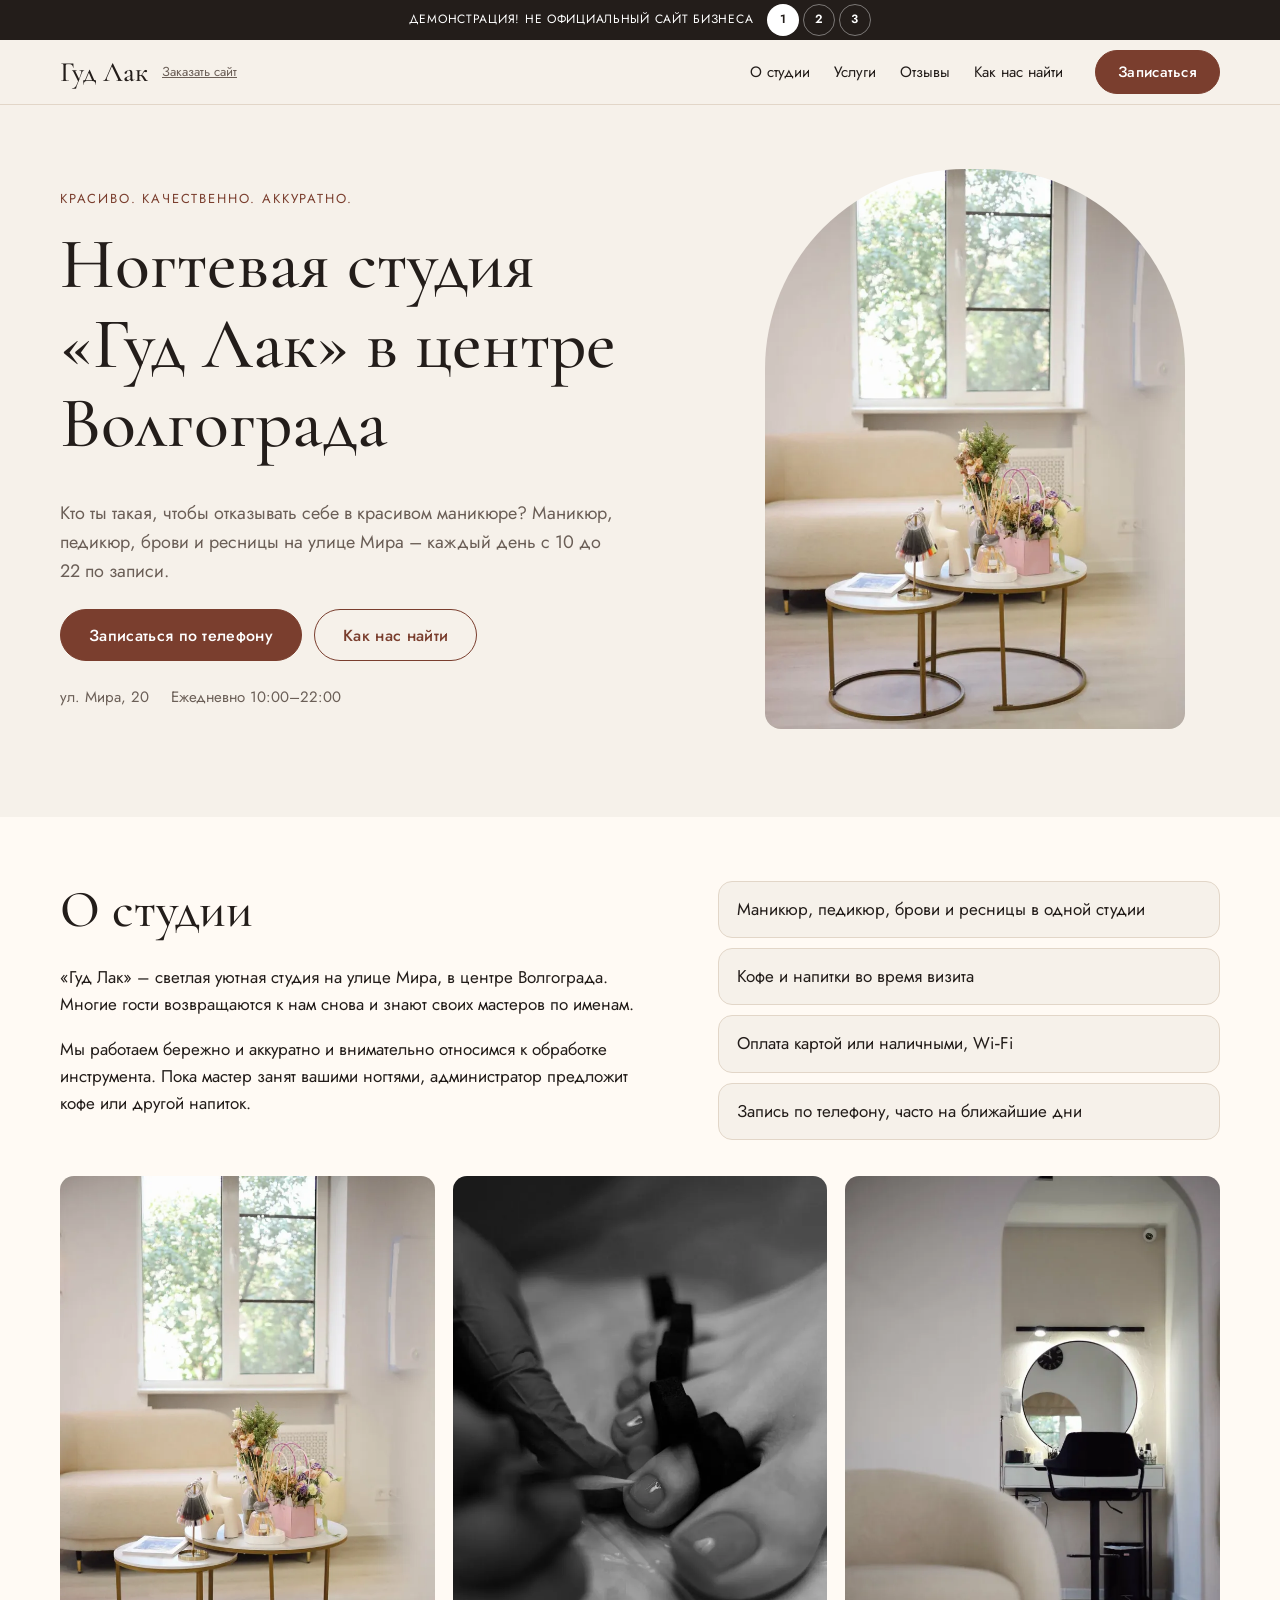
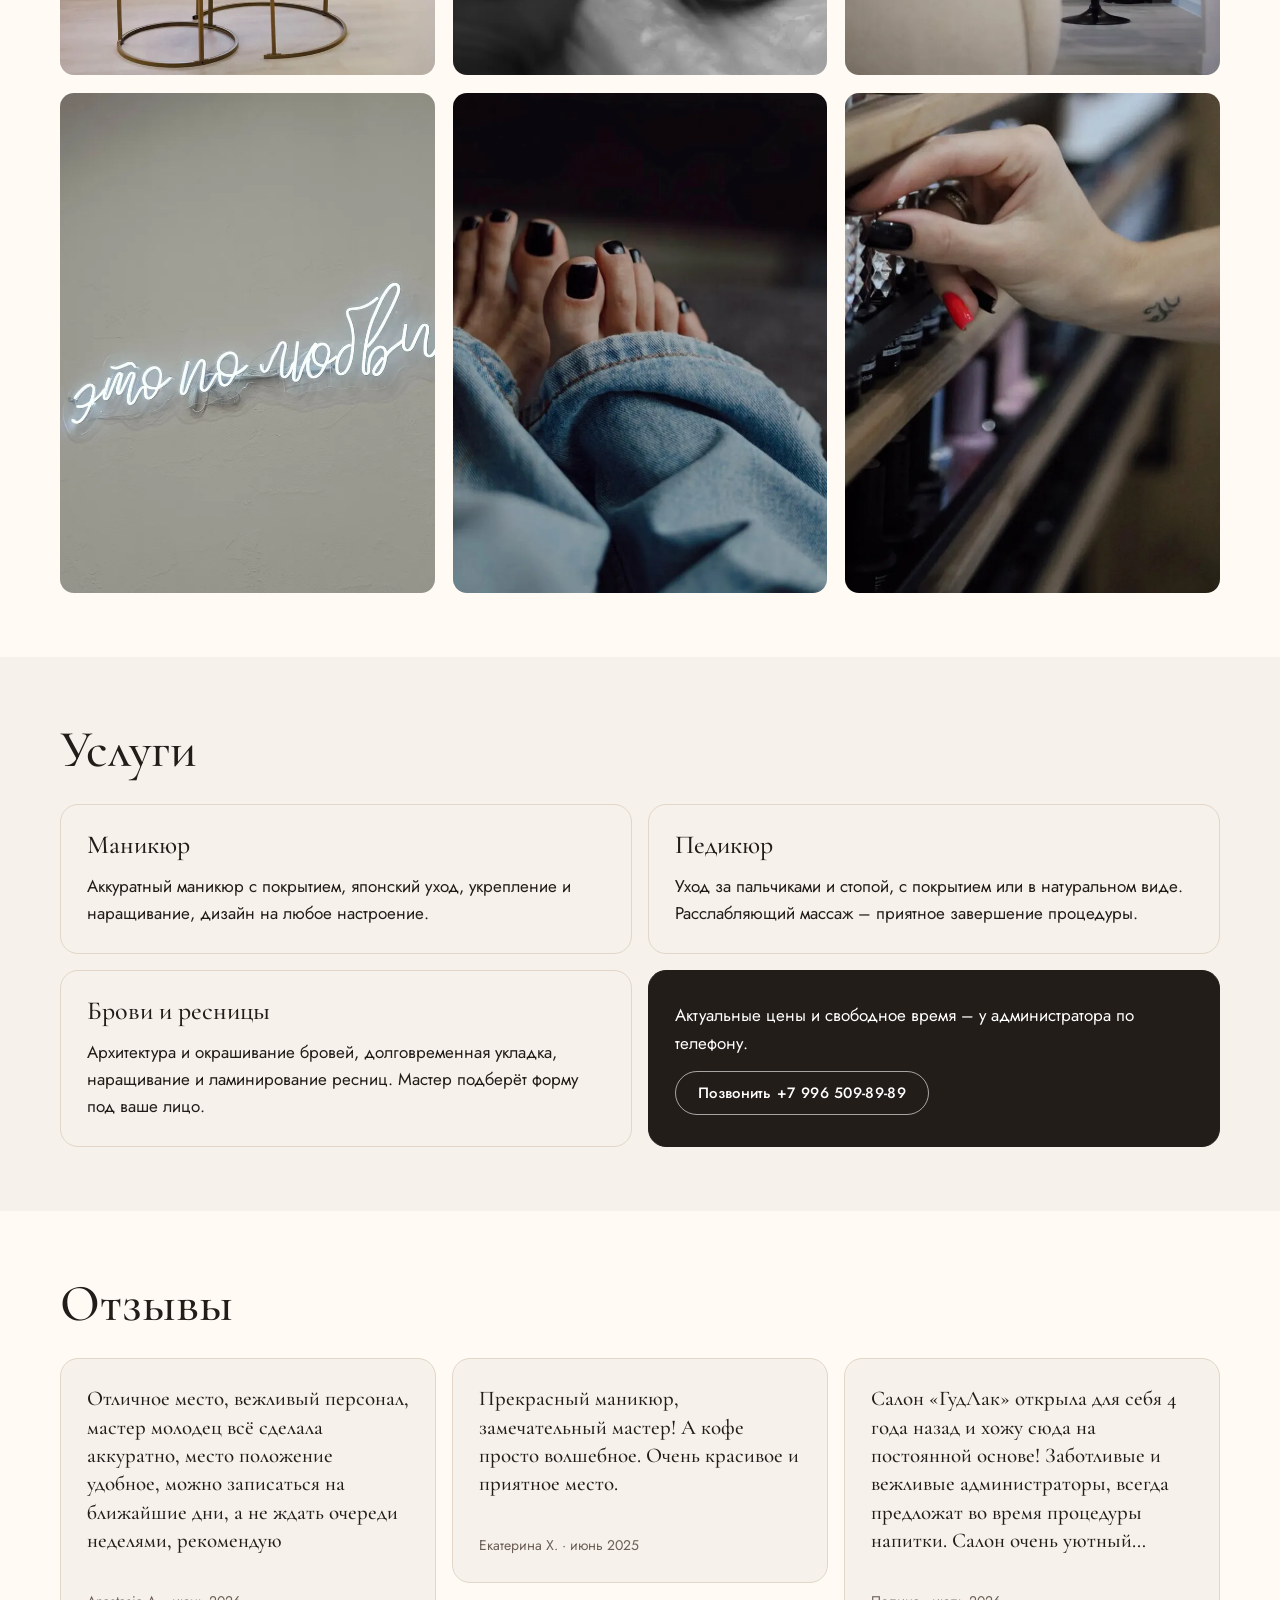
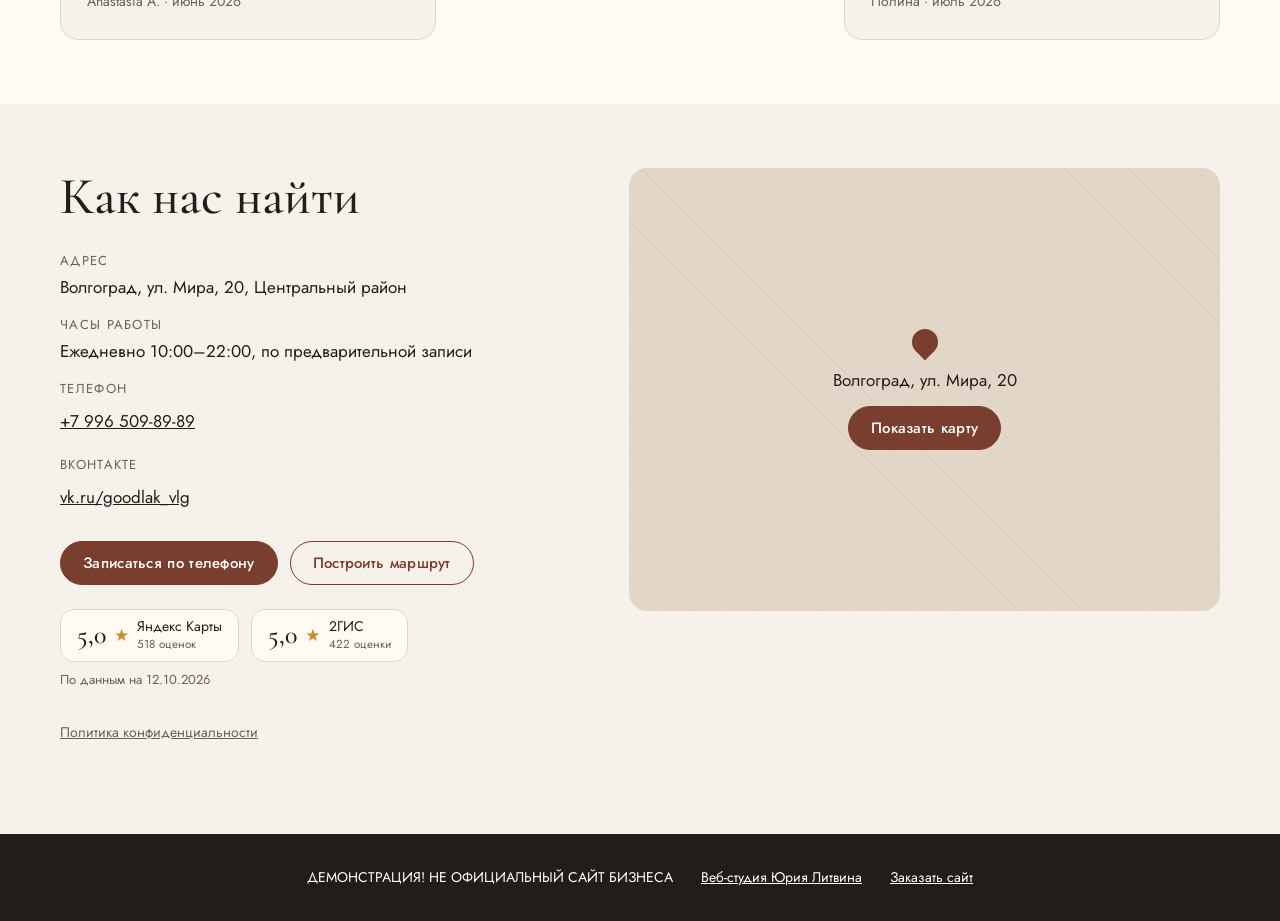
==== index.html @ 4f55acb3 "Demo site" ====
<!DOCTYPE html>
<html lang="ru" class="v1">
<head>
<meta charset="utf-8">
<meta name="viewport" content="width=device-width, initial-scale=1.0">
<meta name="robots" content="noindex, nofollow">
<title>Гуд Лак · ногтевая студия в центре Волгограда</title>
<meta name="description" content="Гуд Лак · ногтевая студия на ул. Мира, 20 в Волгограде: маникюр, педикюр, брови и ресницы. Ежедневно 10:00–22:00 по записи.">
<meta name="theme-color" content="#231d1a">
<link rel="icon" sizes="any" href="logos/favicon.ico">
<link rel="icon" type="image/png" sizes="32x32" href="logos/favicon-32x32.png">
<link rel="apple-touch-icon" sizes="180x180" href="logos/apple-touch-icon.png">
<link rel="preload" href="fonts/jost_vf_cyrillic-wght-normal.woff2" as="font" type="font/woff2" crossorigin>
<link rel="preload" href="fonts/cormorant-garamond_cyrillic-500-normal.woff2" as="font" type="font/woff2" crossorigin>
<link rel="stylesheet" href="css/fonts.css">
<link rel="stylesheet" href="css/styles.css">
</head>
<body>
<a class="skip" href="#main">К содержимому</a>
<div class="top" id="topbar">
  <div class="demo-strip"><span class="demo-strip__t">ДЕМОНСТРАЦИЯ! НЕ ОФИЦИАЛЬНЫЙ САЙТ БИЗНЕСА</span><nav class="variants" aria-label="Варианты дизайна"><ul role="list"><li><a href="index.html" aria-current="page" aria-label="Вариант дизайна 1">1</a></li><li><a href="v2/index.html" aria-label="Вариант дизайна 2">2</a></li><li><a href="v3/index.html" aria-label="Вариант дизайна 3">3</a></li></ul></nav></div>
  <header class="header">
    <div class="header__in wrap">
      <a class="brand" href="#top">Гуд Лак</a>
      <a class="order-link" href="https://litviniuv.ru/webstudio/order/?c=u6pd">Заказать сайт</a>
      <nav class="nav" aria-label="Разделы сайта"><ul><li><a href="#about">О студии</a></li><li><a href="#services">Услуги</a></li><li><a href="#reviews">Отзывы</a></li><li><a href="#contacts">Как нас найти</a></li></ul></nav>
      <a class="btn btn--accent header__book" href="tel:+79965098989">Записаться</a>
      <button class="burger" type="button" aria-expanded="false" aria-controls="menu" aria-label="Открыть меню"><span class="burger__bar" aria-hidden="true"></span></button>
    </div>
  </header>
</div>
<div class="menu" id="menu" hidden>
  <nav class="menu__nav" aria-label="Меню">
    <ul><li><a href="#about">О студии</a></li><li><a href="#services">Услуги</a></li><li><a href="#reviews">Отзывы</a></li><li><a href="#contacts">Как нас найти</a></li><li><a href="tel:+79965098989">Записаться по телефону</a></li><li><a href="https://litviniuv.ru/webstudio/order/?c=u6pd">Заказать сайт</a></li></ul>
  </nav>
  <div class="menu__contacts">
    <p>Волгоград, ул. Мира, 20, Центральный район<br>Ежедневно 10:00–22:00</p>
    <p><a href="tel:+79965098989">+7 996 509-89-89</a></p>
  </div>
</div>

<main id="main">

  <section class="hero" id="top" aria-labelledby="hero-h">
    <div class="wrap hero__in">
      <div class="hero__text">
        <p class="eyebrow">Красиво. Качественно. Аккуратно.</p>
        <h1 id="hero-h">Ногтевая студия «Гуд&nbsp;Лак» в&nbsp;центре Волгограда</h1>
        <p class="lead">Кто ты такая, чтобы отказывать себе в красивом маникюре? Маникюр, педикюр, брови и ресницы на улице Мира – каждый день с 10 до 22 по записи.</p>
        <div class="cta">
          <a class="btn btn--accent btn--lg" href="tel:+79965098989">Записаться по телефону</a>
          <a class="btn btn--ghost btn--lg" href="#contacts">Как нас найти</a>
        </div>
        <ul class="hero__facts" role="list"><li>ул. Мира, 20</li><li>Ежедневно 10:00–22:00</li></ul>
      </div>
      <figure class="hero__photo"><img src="images/interior-01.webp" alt="Светлая зона ожидания студии с креслом и цветами у окна" width="720" height="960" fetchpriority="high"></figure>
    </div>
  </section>

  <section class="section about" id="about" aria-labelledby="about-h">
    <div class="wrap">
      <div class="about__grid">
        <div class="about__text" data-reveal>
          <h2 id="about-h">О студии</h2>
          <p>«Гуд Лак» – светлая уютная студия на улице Мира, в центре Волгограда. Многие гости возвращаются к нам снова и знают своих мастеров по именам.</p>
          <p>Мы работаем бережно и аккуратно и внимательно относимся к обработке инструмента. Пока мастер занят вашими ногтями, администратор предложит кофе или другой напиток.</p>
        </div>
        <ul class="perks" role="list" data-reveal>
          <li>Маникюр, педикюр, брови и ресницы в одной студии</li>
          <li>Кофе и напитки во время визита</li>
          <li>Оплата картой или наличными, Wi‑Fi</li>
          <li>Запись по телефону, часто на ближайшие дни</li>
        </ul>
      </div>
      <ul class="grid34" role="list" aria-label="Фото студии и работ">
        <li class="tile" data-reveal><img src="images/interior-01.webp" alt="Светлая зона ожидания с креслом и цветами у окна" width="720" height="960" loading="lazy" decoding="async"></li>
        <li class="tile" data-reveal><img src="images/work-03.webp" alt="Педикюр в процессе, чёрно-белый снимок" width="720" height="960" loading="lazy" decoding="async"></li>
        <li class="tile" data-reveal><img src="images/interior-02.webp" alt="Арочная ниша с круглым зеркалом и креслом" width="720" height="960" loading="lazy" decoding="async"></li>
        <li class="tile" data-reveal><img src="images/interior-04.webp" alt="Неоновая надпись «это по любви» на стене студии" width="720" height="960" loading="lazy" decoding="async"></li>
        <li class="tile" data-reveal><img src="images/work-04.webp" alt="Тёмный глянцевый педикюр" width="720" height="960" loading="lazy" decoding="async"></li>
        <li class="tile" data-reveal><img src="images/interior-03.webp" alt="Рука с тёмным маникюром у полки с гель-лаками" width="720" height="960" loading="lazy" decoding="async"></li>
      </ul>
    </div>
  </section>

  <section class="section services" id="services" aria-labelledby="services-h">
    <div class="wrap">
      <h2 id="services-h" data-reveal>Услуги</h2>
      <ul class="svc" role="list">
        <li class="svc__item" data-reveal><h3>Маникюр</h3><p>Аккуратный маникюр с покрытием, японский уход, укрепление и наращивание, дизайн на любое настроение.</p></li>
        <li class="svc__item" data-reveal><h3>Педикюр</h3><p>Уход за пальчиками и стопой, с покрытием или в натуральном виде. Расслабляющий массаж – приятное завершение процедуры.</p></li>
        <li class="svc__item" data-reveal><h3>Брови и ресницы</h3><p>Архитектура и окрашивание бровей, долговременная укладка, наращивание и ламинирование ресниц. Мастер подберёт форму под ваше лицо.</p></li>
        <li class="svc__item svc__item--cta" data-reveal><p>Актуальные цены и свободное время – у администратора по телефону.</p><a class="btn btn--ghost" href="tel:+79965098989">Позвонить +7 996 509-89-89</a></li>
      </ul>
    </div>
  </section>

  <section class="section" id="reviews" aria-labelledby="reviews-h">
    <div class="wrap">
      <h2 id="reviews-h" data-reveal>Отзывы</h2>
      <ul class="reviews" role="list"><li data-reveal><figure class="review"><blockquote><p>Отличное место, вежливый персонал, мастер молодец всё сделала аккуратно, место положение удобное, можно записаться на ближайшие дни, а не ждать очереди неделями, рекомендую</p></blockquote><figcaption>Anastasia A. · июнь 2026</figcaption></figure></li><li data-reveal><figure class="review"><blockquote><p>Прекрасный маникюр, замечательный мастер! А кофе просто волшебное. Очень красивое и приятное место.</p></blockquote><figcaption>Екатерина Х. · июнь 2025</figcaption></figure></li><li data-reveal><figure class="review"><blockquote><p>Салон «ГудЛак» открыла для себя 4 года назад и хожу сюда на постоянной основе! Заботливые и вежливые администраторы, всегда предложат во время процедуры напитки. Салон очень уютный…</p></blockquote><figcaption>Полина · июль 2026</figcaption></figure></li></ul>
    </div>
  </section>

  <section class="section contacts" id="contacts" aria-labelledby="contacts-h">
    <div class="wrap contacts__grid">
      <div class="contacts__info" data-reveal>
        <h2 id="contacts-h">Как нас найти</h2>
        <dl class="facts">
          <div><dt>Адрес</dt><dd>Волгоград, ул. Мира, 20, Центральный район</dd></div>
          <div><dt>Часы работы</dt><dd>Ежедневно 10:00–22:00, по предварительной записи</dd></div>
          <div><dt>Телефон</dt><dd><a href="tel:+79965098989">+7 996 509-89-89</a></dd></div>
          <div><dt>ВКонтакте</dt><dd><a href="https://vk.ru/goodlak_vlg">vk.ru/goodlak_vlg</a></dd></div>
        </dl>
        <div class="contacts__cta">
          <a class="btn btn--accent" href="tel:+79965098989">Записаться по телефону</a>
          <a class="btn btn--ghost" href="https://yandex.ru/maps/?rtext=~%D0%92%D0%BE%D0%BB%D0%B3%D0%BE%D0%B3%D1%80%D0%B0%D0%B4%2C%20%D1%83%D0%BB%D0%B8%D1%86%D0%B0%20%D0%9C%D0%B8%D1%80%D0%B0%2C%2020">Построить маршрут</a>
        </div>
        <ul class="rating" role="list" aria-label="Оценки на картах">
          <li><a href="https://yandex.ru/maps/org/gud_lak/133685186422/"><span class="rating__score">5,0</span><span class="rating__star" aria-hidden="true">★</span><span class="rating__src">Яндекс Карты<br><small>518 оценок</small></span></a></li>
          <li><a href="https://2gis.ru/volgograd/firm/70000001033819150"><span class="rating__score">5,0</span><span class="rating__star" aria-hidden="true">★</span><span class="rating__src">2ГИС<br><small>422 оценки</small></span></a></li>
        </ul>
        <p class="rating__date">По данным на 12.10.2026</p>
        <p class="contacts__legal"><a href="privacy/index.html">Политика конфиденциальности</a></p>
      </div>
      <div class="map" id="map" data-reveal data-map-src="https://yandex.ru/map-widget/v1/?text=%D0%92%D0%BE%D0%BB%D0%B3%D0%BE%D0%B3%D1%80%D0%B0%D0%B4%2C%20%D1%83%D0%BB%D0%B8%D1%86%D0%B0%20%D0%9C%D0%B8%D1%80%D0%B0%2C%2020&z=16" data-map-title="Карта: Волгоград, улица Мира, 20">
        <div class="map__ph">
          <span class="map__pin" aria-hidden="true"></span>
          <p class="map__addr">Волгоград, ул. Мира, 20</p>
          <button class="btn btn--accent map__btn" type="button" hidden>Показать карту</button>
        </div>
      </div>
    </div>
  </section>

</main>
<footer class="footer">
  <ul class="footer__row wrap" role="list">
    <li>ДЕМОНСТРАЦИЯ! НЕ ОФИЦИАЛЬНЫЙ САЙТ БИЗНЕСА</li>
    <li><a href="https://litviniuv.ru/webstudio/">Веб-студия Юрия Литвина</a></li>
    <li><a href="https://litviniuv.ru/webstudio/order/?c=u6pd">Заказать сайт</a></li>
  </ul>
</footer>
<script src="js/main.js" defer></script>
</body>
</html>
---- css/fonts.css ----
@font-face{font-family:"Jost";src:url(../fonts/jost_vf_cyrillic-wght-normal.woff2) format("woff2");font-weight:300 700;font-display:swap;unicode-range:U+0301,U+0400-045F,U+0490-0491,U+04B0-04B1,U+2116}
@font-face{font-family:"Jost";src:url(../fonts/jost_vf_latin-wght-normal.woff2) format("woff2");font-weight:300 700;font-display:swap;unicode-range:U+0000-00FF,U+0131,U+0152-0153,U+02BB-02BC,U+02C6,U+02DA,U+02DC,U+2000-206F,U+20AC,U+2122,U+2191,U+2193,U+2212,U+2215,U+FEFF,U+FFFD}
@font-face{font-family:"Cormorant Garamond";src:url(../fonts/cormorant-garamond_cyrillic-500-normal.woff2) format("woff2");font-weight:500;font-display:swap;unicode-range:U+0301,U+0400-045F,U+0490-0491,U+04B0-04B1,U+2116}
@font-face{font-family:"Cormorant Garamond";src:url(../fonts/cormorant-garamond_latin-500-normal.woff2) format("woff2");font-weight:500;font-display:swap;unicode-range:U+0000-00FF,U+0131,U+0152-0153,U+2000-206F,U+20AC,U+2122,U+FEFF,U+FFFD}
@font-face{font-family:"Cormorant Garamond";src:url(../fonts/cormorant-garamond_cyrillic-500-italic.woff2) format("woff2");font-weight:500;font-style:italic;font-display:swap;unicode-range:U+0301,U+0400-045F,U+0490-0491,U+04B0-04B1,U+2116}
@font-face{font-family:"Cormorant Garamond";src:url(../fonts/cormorant-garamond_latin-500-italic.woff2) format("woff2");font-weight:500;font-style:italic;font-display:swap;unicode-range:U+0000-00FF,U+0131,U+0152-0153,U+2000-206F,U+20AC,U+2122,U+FEFF,U+FFFD}
---- css/styles.css ----
:root{--bg:#f6f1ea;--card:#fffaf4;--ink:#231d1a;--muted:#6b5f57;--line:#e2d6c8;--accent:#7a3e2e;--accent-ink:#fff;--wrap:1160px;--serif:"Cormorant Garamond",Georgia,serif;--sans:"Jost",system-ui,sans-serif;--topH:112px}
*,*::before,*::after{box-sizing:border-box}
html{scroll-behavior:smooth;scroll-padding-top:var(--topH);-webkit-text-size-adjust:100%}
@media (prefers-reduced-motion:reduce){html{scroll-behavior:auto}*,*::before,*::after{animation:none!important;transition:none!important}}
body{margin:0;background:var(--bg);color:var(--ink);font:400 17px/1.6 var(--sans);overflow-x:hidden}
img{display:block;max-width:100%;height:auto}
a{color:inherit}
h1,h2,h3{font-family:var(--serif);font-weight:500;line-height:1.1;margin:0 0 .5em}
h2{font-size:clamp(34px,5vw,52px)}
h3{font-size:26px}
p{margin:0 0 1em}
ul[role=list]{list-style:none;margin:0;padding:0}
.wrap{width:min(100% - 40px,var(--wrap));margin-inline:auto}
.nw{white-space:nowrap}
.sr{position:absolute;width:1px;height:1px;overflow:hidden;clip:rect(0 0 0 0);white-space:nowrap}
.skip{position:absolute;left:8px;top:-60px;z-index:100;background:var(--ink);color:#fff;padding:10px 14px}
.skip:focus{top:8px}
:focus-visible{outline:2px solid var(--accent);outline-offset:3px}
/* top */
.top{position:sticky;top:0;z-index:50}
html.is-locked .top{position:fixed;left:0;right:0}
.demo-strip{display:flex;flex-wrap:wrap;align-items:center;justify-content:center;gap:4px 14px;margin:0;padding:4px 12px;background:var(--ink);color:#fff;font-size:12px;letter-spacing:.06em;text-align:center}
.demo-strip__t{padding:4px 0}
.variants ul{display:flex;gap:4px}
.variants a{display:grid;place-items:center;min-width:32px;height:32px;border:1px solid rgba(255,255,255,.4);border-radius:16px;text-decoration:none;font-weight:600}
.variants a[aria-current]{background:#fff;color:var(--ink)}
.header{background:color-mix(in srgb,var(--bg) 94%,transparent);backdrop-filter:blur(8px);border-bottom:1px solid var(--line)}
.header__in{display:flex;align-items:center;gap:14px;min-height:64px}
.brand{font:500 28px/1 var(--serif);text-decoration:none;white-space:nowrap}
.order-link{font-size:13px;color:var(--muted);white-space:nowrap;padding:12px 0}
.nav{margin-left:auto;display:none}
.nav ul{display:flex;gap:4px;list-style:none;margin:0;padding:0}
.nav a{display:block;padding:12px 10px;text-decoration:none;font-size:15px}
.nav a:hover{color:var(--accent)}
.header__book{margin-left:auto}
.burger{width:44px;height:44px;border:0;background:none;display:grid;place-items:center;cursor:pointer;color:inherit;padding:0}
.burger__bar,.burger__bar::before,.burger__bar::after{display:block;width:22px;height:2px;background:currentColor;position:relative;transition:transform .2s}
.burger__bar::before,.burger__bar::after{content:"";position:absolute;left:0}
.burger__bar::before{top:-7px}.burger__bar::after{top:7px}
.burger[aria-expanded=true] .burger__bar{background:transparent}
.burger[aria-expanded=true] .burger__bar::before{transform:translateY(7px) rotate(45deg)}
.burger[aria-expanded=true] .burger__bar::after{transform:translateY(-7px) rotate(-45deg)}
@media (max-width:519px){.header .header__book{display:none}.burger{margin-left:auto}}
@media (min-width:960px){.nav{display:block}.header__book{margin-left:8px}.burger{display:none}}
.menu{position:fixed;inset:var(--topH) 0 0;z-index:45;background:var(--bg);overflow:auto;padding:12px 20px 32px;opacity:0;transition:opacity .2s}
.menu.is-open{opacity:1}
.menu ul{list-style:none;margin:0;padding:0}
.menu__nav a{display:flex;align-items:center;min-height:52px;border-bottom:1px solid var(--line);font:500 26px/1.2 var(--serif);text-decoration:none}
.menu__contacts{margin-top:20px;color:var(--muted)}
.menu__contacts a{display:inline-block;padding:10px 0}
/* buttons */
.btn{display:inline-flex;align-items:center;justify-content:center;min-height:44px;padding:10px 22px;border-radius:999px;border:1px solid var(--accent);font:500 15px/1.2 var(--sans);letter-spacing:.02em;text-decoration:none;cursor:pointer;text-align:center}
.btn--accent{background:var(--accent);color:var(--accent-ink)}
.btn--accent:hover{filter:brightness(1.1)}
.btn--ghost{background:transparent;color:var(--accent)}
.btn--lg{min-height:52px;padding:14px 28px;font-size:16px}
/* hero */
.hero{padding:40px 0 56px}
.hero__in{display:grid;gap:32px;align-items:center}
.eyebrow{font-size:13px;letter-spacing:.14em;text-transform:uppercase;color:var(--accent);margin-bottom:16px}
.hero h1{font-size:clamp(38px,6.4vw,72px)}
.lead{font-size:18px;color:var(--muted);max-width:560px}
.cta{display:flex;flex-wrap:wrap;gap:12px;margin:24px 0}
.hero__facts{display:flex;flex-wrap:wrap;gap:6px 22px;color:var(--muted);font-size:15px}
.hero__photo{margin:0;justify-self:center;width:min(100%,420px)}
.hero__photo img{width:100%;aspect-ratio:3/4;object-fit:cover;border-radius:200px 200px 16px 16px}
@media (min-width:860px){.hero{padding:64px 0 88px}.hero__in{grid-template-columns:1.25fr 1fr;gap:56px}}
/* sections */
.section{padding:64px 0}
.section:nth-of-type(even){background:var(--card)}
.about__grid{display:grid;gap:24px;margin-bottom:36px}
.perks{display:grid;gap:10px;align-content:start}
.perks li{padding:14px 18px;border:1px solid var(--line);border-radius:14px;background:var(--bg)}
@media (min-width:860px){.about__grid{grid-template-columns:1.2fr 1fr;gap:56px}}
.grid34{display:grid;grid-template-columns:repeat(2,1fr);gap:12px}
@media (min-width:720px){.grid34{grid-template-columns:repeat(3,1fr);gap:18px}}
.tile{margin:0}
.tile img{width:100%;aspect-ratio:3/4;object-fit:cover;border-radius:14px}
.svc{display:grid;gap:16px}
@media (min-width:860px){.svc{grid-template-columns:repeat(2,1fr)}}
.svc__item{padding:26px;border:1px solid var(--line);border-radius:18px;background:var(--bg)}
.svc__item p:last-child{margin:0}
.svc__item--cta{display:flex;flex-direction:column;align-items:flex-start;justify-content:center;gap:14px;background:var(--ink);color:#fff;border-color:var(--ink)}
.svc__item--cta p{margin:0}
.svc__item--cta .btn--ghost{color:#fff;border-color:rgba(255,255,255,.6)}
.reviews{display:grid;gap:16px}
@media (min-width:860px){.reviews{grid-template-columns:repeat(3,1fr)}}
.review{margin:0;padding:26px;border-radius:18px;background:var(--bg);border:1px solid var(--line);display:flex;flex-direction:column;gap:14px}
.review blockquote{margin:0;font:500 21px/1.35 var(--serif)}
.review figcaption{color:var(--muted);font-size:14px;margin-top:auto}
.contacts__grid{display:grid;gap:32px}
@media (min-width:960px){.contacts__grid{grid-template-columns:1fr 1.1fr;align-items:start}}
.facts{margin:0 0 24px;display:grid;gap:14px}
.facts dt{font-size:13px;letter-spacing:.1em;text-transform:uppercase;color:var(--muted)}
.facts dd{margin:2px 0 0}
.facts a{display:inline-block;padding:6px 0}
.contacts__cta{display:flex;flex-wrap:wrap;gap:12px;margin-bottom:24px}
.rating{display:flex;flex-wrap:wrap;gap:12px}
.rating a{display:flex;align-items:center;gap:8px;min-height:44px;padding:8px 16px;border:1px solid var(--line);border-radius:14px;text-decoration:none;background:var(--card)}
.rating__score{font:500 26px/1 var(--serif)}
.rating__star{color:#c58b2c}
.rating__src{font-size:14px;line-height:1.25}
.rating__src small{color:var(--muted)}
.rating__date{font-size:13px;color:var(--muted);margin:8px 0 20px}
.contacts__legal a{display:inline-block;padding:10px 0;font-size:14px;color:var(--muted)}
.map{position:relative;aspect-ratio:4/3;border-radius:18px;overflow:hidden;background:var(--line)}
.map iframe{position:absolute;inset:0;width:100%;height:100%;border:0}
.map__ph{position:absolute;inset:0;display:grid;place-content:center;justify-items:center;gap:12px;text-align:center;padding:20px;background:repeating-linear-gradient(45deg,transparent 0 22px,rgba(0,0,0,.035) 22px 23px)}
.map__pin{width:26px;height:26px;border-radius:50% 50% 50% 0;transform:rotate(-45deg);background:var(--accent)}
.map__addr{margin:0}
/* footer */
.footer{background:var(--ink);color:#fff;padding:22px 0;font-size:14px}
.footer .footer__row{margin:0 auto;display:flex;flex-wrap:wrap;justify-content:center;align-items:center;gap:6px 28px;text-align:center}
.footer a{display:inline-block;padding:10px 0}
@media (min-width:960px){.footer .footer__row{flex-wrap:nowrap}}
/* reveal */
html.rv [data-reveal]{opacity:0;transform:translateY(18px);transition:opacity .7s ease,transform .7s ease}
html.rv [data-reveal].is-in{opacity:1;transform:none}
.simple__main{padding:64px 0;min-height:50vh}
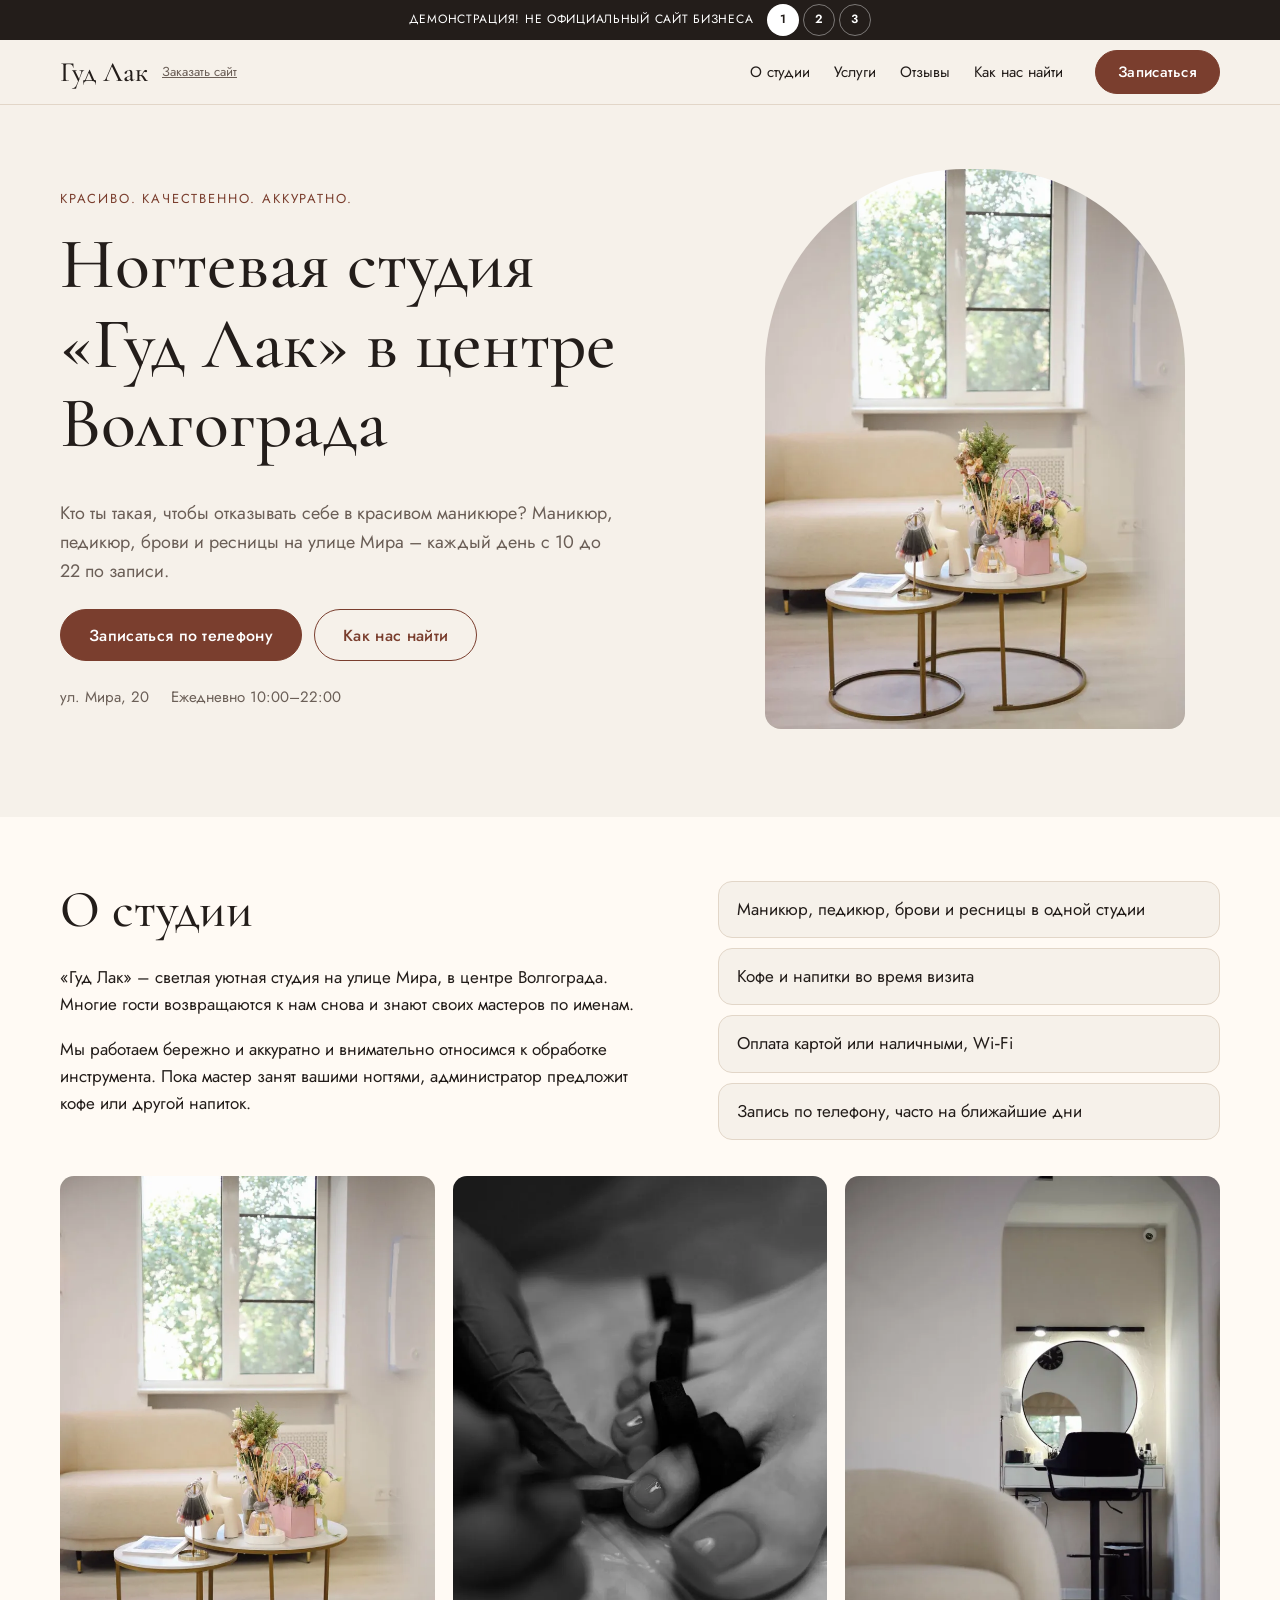
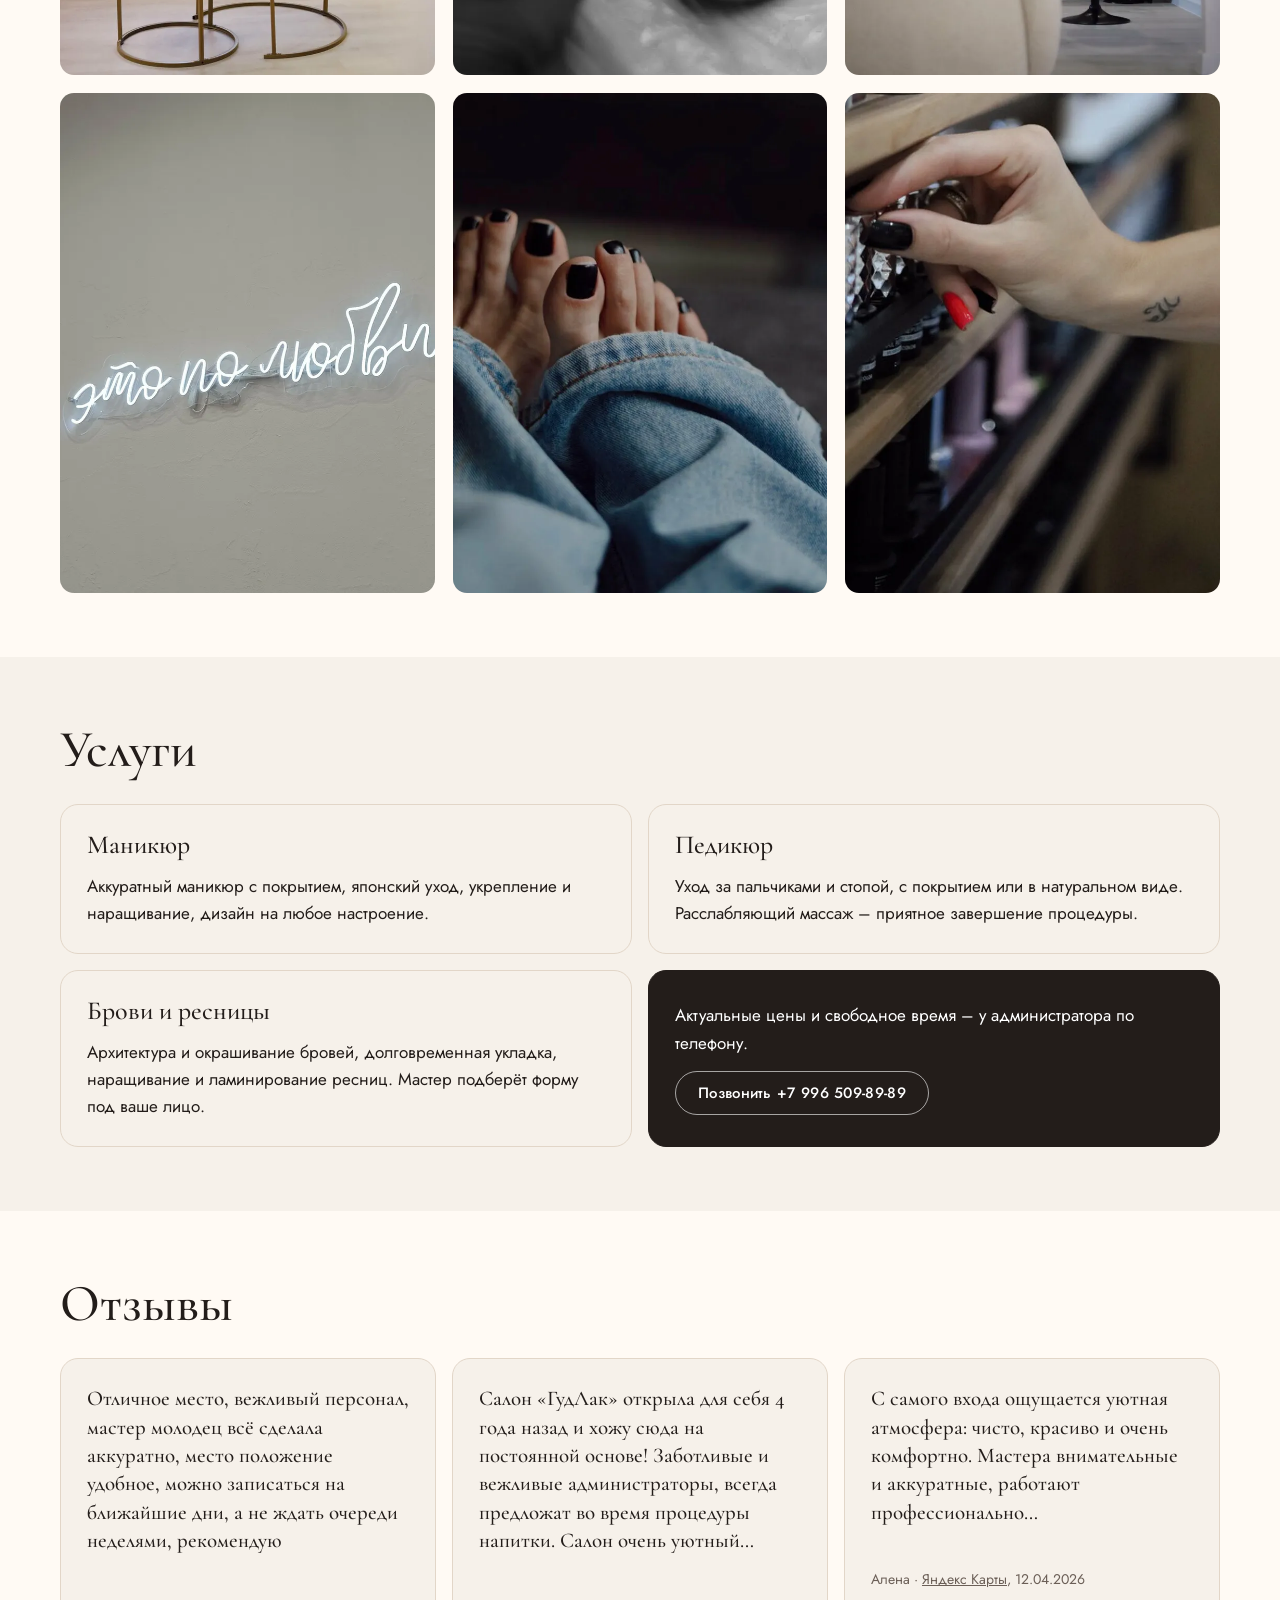
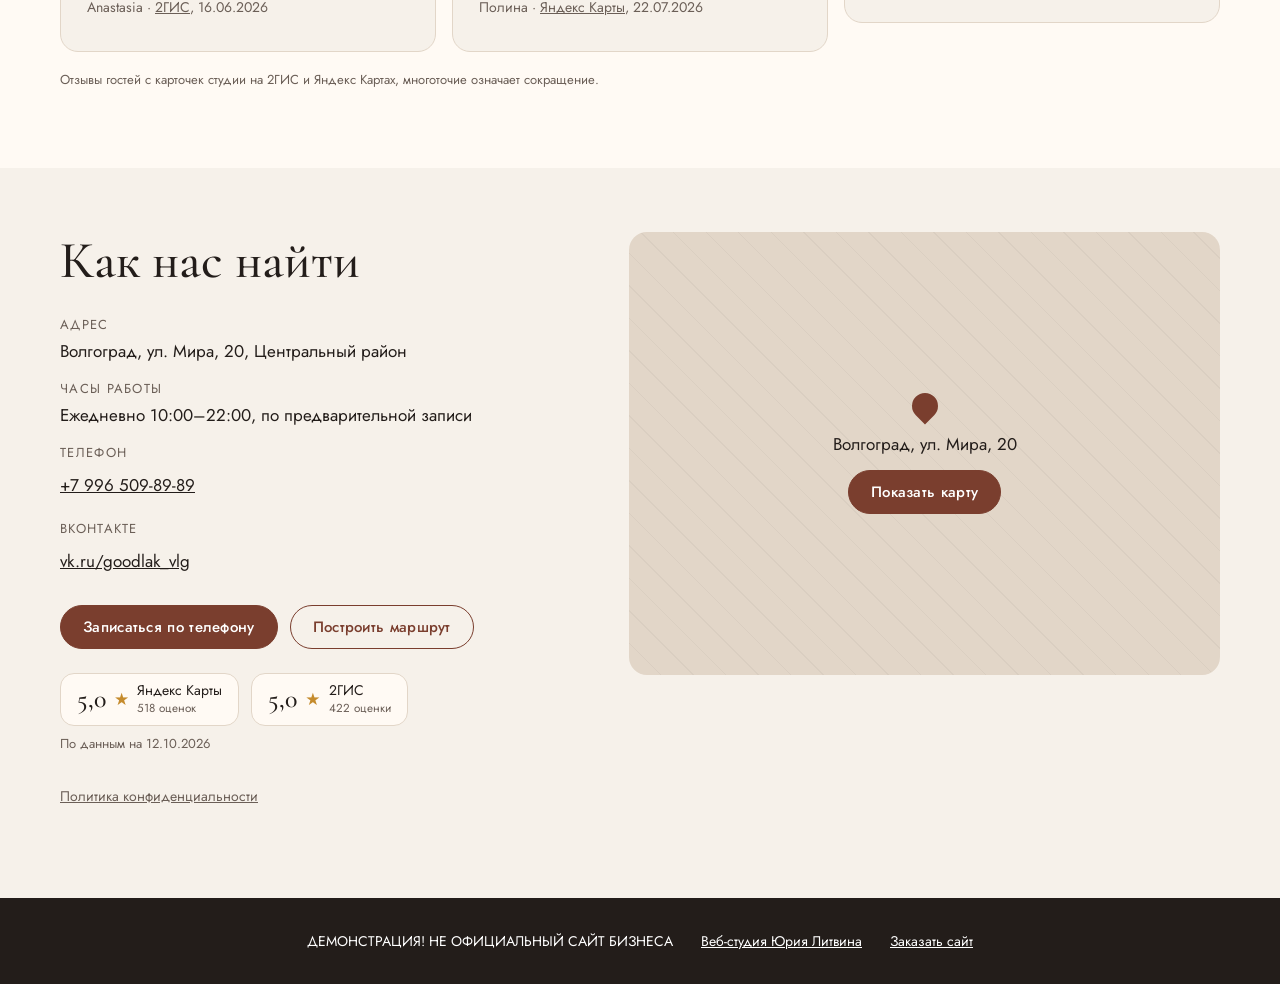
==== commit 6706aba3: "Demo site" ====
--- a/index.html
+++ b/index.html
@@ -8,6 +8,7 @@
 <meta name="description" content="Гуд Лак · ногтевая студия на ул. Мира, 20 в Волгограде: маникюр, педикюр, брови и ресницы. Ежедневно 10:00–22:00 по записи.">
 <meta name="theme-color" content="#231d1a">
 <link rel="icon" sizes="any" href="logos/favicon.ico">
+<link rel="icon" type="image/svg+xml" href="logos/favicon.svg">
 <link rel="icon" type="image/png" sizes="32x32" href="logos/favicon-32x32.png">
 <link rel="apple-touch-icon" sizes="180x180" href="logos/apple-touch-icon.png">
 <link rel="preload" href="fonts/jost_vf_cyrillic-wght-normal.woff2" as="font" type="font/woff2" crossorigin>
@@ -25,6 +26,7 @@
       <a class="order-link" href="https://litviniuv.ru/webstudio/order/?c=u6pd">Заказать сайт</a>
       <nav class="nav" aria-label="Разделы сайта"><ul><li><a href="#about">О студии</a></li><li><a href="#services">Услуги</a></li><li><a href="#reviews">Отзывы</a></li><li><a href="#contacts">Как нас найти</a></li></ul></nav>
       <a class="btn btn--accent header__book" href="tel:+79965098989">Записаться</a>
+      <a class="header__tel" href="tel:+79965098989" aria-label="Записаться по телефону"><svg viewBox="0 0 24 24" width="20" height="20" aria-hidden="true"><path fill="currentColor" d="M6.6 10.8a15.1 15.1 0 0 0 6.6 6.6l2.2-2.2c.3-.3.7-.4 1-.2 1.1.4 2.3.6 3.6.6.6 0 1 .4 1 1V20c0 .6-.4 1-1 1A17 17 0 0 1 3 4c0-.6.4-1 1-1h3.5c.6 0 1 .4 1 1 0 1.3.2 2.5.6 3.6.1.3 0 .7-.2 1z"/></svg></a>
       <button class="burger" type="button" aria-expanded="false" aria-controls="menu" aria-label="Открыть меню"><span class="burger__bar" aria-hidden="true"></span></button>
     </div>
   </header>
@@ -98,7 +100,8 @@
   <section class="section" id="reviews" aria-labelledby="reviews-h">
     <div class="wrap">
       <h2 id="reviews-h" data-reveal>Отзывы</h2>
-      <ul class="reviews" role="list"><li data-reveal><figure class="review"><blockquote><p>Отличное место, вежливый персонал, мастер молодец всё сделала аккуратно, место положение удобное, можно записаться на ближайшие дни, а не ждать очереди неделями, рекомендую</p></blockquote><figcaption>Anastasia A. · июнь 2026</figcaption></figure></li><li data-reveal><figure class="review"><blockquote><p>Прекрасный маникюр, замечательный мастер! А кофе просто волшебное. Очень красивое и приятное место.</p></blockquote><figcaption>Екатерина Х. · июнь 2025</figcaption></figure></li><li data-reveal><figure class="review"><blockquote><p>Салон «ГудЛак» открыла для себя 4 года назад и хожу сюда на постоянной основе! Заботливые и вежливые администраторы, всегда предложат во время процедуры напитки. Салон очень уютный…</p></blockquote><figcaption>Полина · июль 2026</figcaption></figure></li></ul>
+      <ul class="reviews" role="list"><li data-reveal><figure class="review"><blockquote><p>Отличное место, вежливый персонал, мастер молодец всё сделала аккуратно, место положение удобное, можно записаться на ближайшие дни, а не ждать очереди неделями, рекомендую</p></blockquote><figcaption>Anastasia · <a href="https://2gis.ru/volgograd/firm/70000001033819150">2ГИС</a>, 16.06.2026</figcaption></figure></li><li data-reveal><figure class="review"><blockquote><p>Салон «ГудЛак» открыла для себя 4 года назад и хожу сюда на постоянной основе! Заботливые и вежливые администраторы, всегда предложат во время процедуры напитки. Салон очень уютный…</p></blockquote><figcaption>Полина · <a href="https://yandex.ru/maps/org/gud_lak/133685186422/">Яндекс Карты</a>, 22.07.2026</figcaption></figure></li><li data-reveal><figure class="review"><blockquote><p>С самого входа ощущается уютная атмосфера: чисто, красиво и очень комфортно. Мастера внимательные и аккуратные, работают профессионально…</p></blockquote><figcaption>Алена · <a href="https://yandex.ru/maps/org/gud_lak/133685186422/">Яндекс Карты</a>, 12.04.2026</figcaption></figure></li></ul>
+      <p class="reviews__note" data-reveal>Отзывы гостей с карточек студии на 2ГИС и Яндекс Картах, многоточие означает сокращение.</p>
     </div>
   </section>
 
--- a/css/styles.css
+++ b/css/styles.css
@@ -117,3 +117,8 @@
 html.rv [data-reveal]{opacity:0;transform:translateY(18px);transition:opacity .7s ease,transform .7s ease}
 html.rv [data-reveal].is-in{opacity:1;transform:none}
 .simple__main{padding:64px 0;min-height:50vh}
+.header__tel{display:none;width:44px;height:44px;border-radius:50%;background:var(--accent);color:var(--accent-ink);place-items:center;flex:none}
+@media (max-width:519px){.header .header__tel{display:grid;margin-left:auto}.header .burger{margin-left:0}}
+@media (max-width:359px){.header__in{gap:8px}.order-link{font-size:12px}}
+.review figcaption a{color:inherit;display:inline-block;padding:6px 0}
+.reviews__note{margin-top:18px;font-size:13px;color:var(--muted)}
